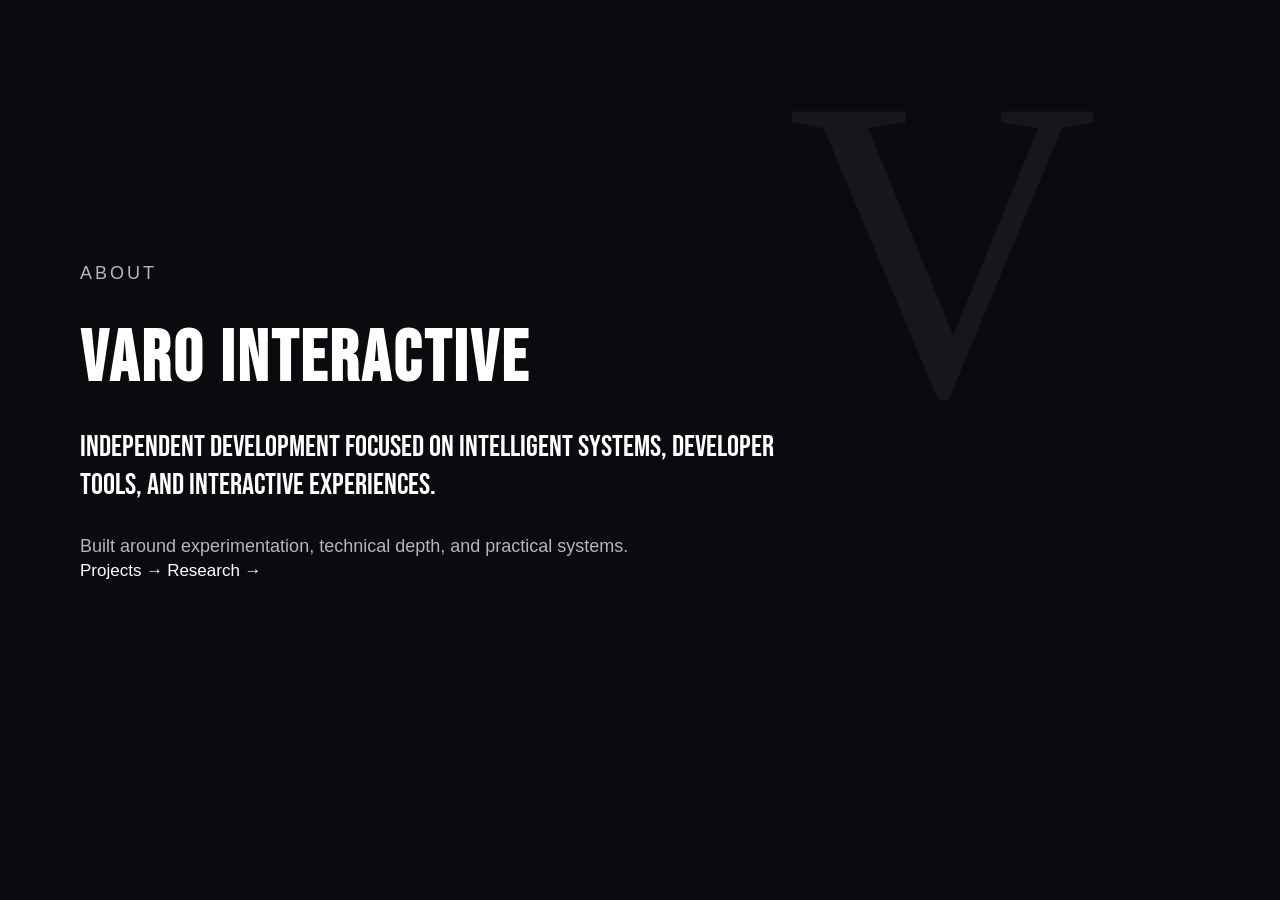
==== about.html @ fefc71fc "Add about page" ====
<!DOCTYPE html>
<html lang="en">
<head>
    <meta charset="UTF-8">
    <meta name="viewport" content="width=device-width, initial-scale=1.0">
    <title>About</title>
    <link rel="stylesheet" href="about.css">
</head>
<body>

    <section class="about-hero">

        <div class="about-left">

            <p class="about-label">ABOUT</p>

            <h1>VARO INTERACTIVE</h1>

            <h2>
                Independent development focused on intelligent systems,
                developer tools, and interactive experiences.
            </h2>

            <p>
                Built around experimentation, technical depth,
                and practical systems.
            </p>

            <div class="about-links">
                <a href="projects.html">Projects →</a>
                <a href="research.html">Research →</a>
            </div>

        </div>

        <div class="about-mark">V</div>

    </section>

</body>
</html>
---- about.css ----
@import url('https://fonts.googleapis.com/css2?family=Bebas+Neue&display=swap');
*{
    margin: 0;
    padding: 0;
}
:root{
    --bg:#090A0C;
    --bg-secondary:#0D0F13;
    --card:#111318;
    --card-hover:#161920;
    --text:#F4F5F7;
    --text-secondary:#969BA6;
    --text-muted:#666C78;
    --border:#242832;
    --accent:#4C8DFF;
    --accent-hover:#70A5FF;

}
body{
    background-color: #090b0e;
    color: white;
}
.about-hero{
    min-height: 700px;
    padding: 70px 80px;
    display: flex;
    justify-content: space-between;
    align-items: center;
    position: relative;
    overflow: hidden;
}

.about-label{
    font-family: "Bebas Neue", sans-serif;
    font-size: 20px;
    letter-spacing: 3px;
    margin-bottom: 28px;
}

.about-left h1{
    font-family: "Bebas Neue", sans-serif;
    font-size: 72px;
    letter-spacing: 3px;
    margin-bottom: 26px;
}

.about-left h2{
    font-family: "Bebas Neue", sans-serif;
    font-size: 30px;
    line-height: 1.25;
    font-weight: 500;
    max-width: 850px;
      margin-bottom: 28px;
}

.about-left p{
    font-family: "Lexend Deca", sans-serif;
    font-size: 18px;
    line-height: 1.6;
    color: rgba(255,255,255,0.7);
    max-width: 700px;
};


.about-links{
   display: flex;
    gap: 36px;
    margin-top: 30px;
}

.about-links a{
    color: white;
    text-decoration: none;

    font-family: "Lexend Deca", sans-serif;
        font-size: 17px;

    transition: transform 0.25s ease,
                opacity 0.25s ease;
}

.about-links a:hover{
    transform: translateY(-3px);
    opacity: 0.7;
}

.about-mark{
    position: relative;
overflow: hidden;
    right: 8vw;
    top: 50%;

    transform: translateY(-50%);

    font-family: Georgia, serif;
    font-size: 430px;
    line-height: 0.8;

    color: rgba(255,255,255,0.05);

    pointer-events: none;
    user-select: none;
}
.about-left{
    width: 62%;
    z-index: 2;
}
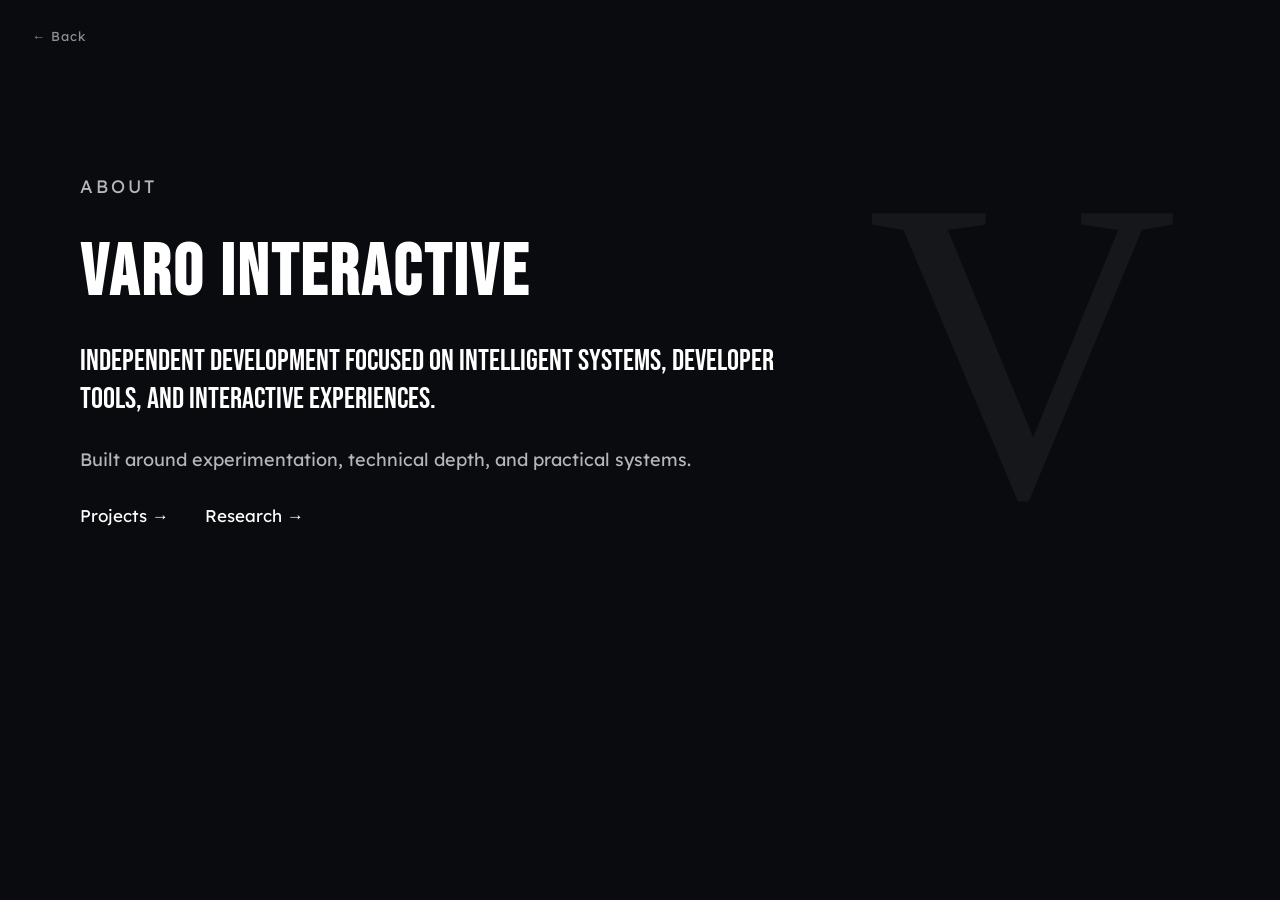
==== commit 5fdf22f3: "Make website responsive" ====
--- a/about.html
+++ b/about.html
@@ -9,7 +9,7 @@
 <body>
 
     <section class="about-hero">
-
+<a class="back-link" href="index.html">← Back</a>
         <div class="about-left">
 
             <p class="about-label">ABOUT</p>
--- a/about.css
+++ b/about.css
@@ -1,8 +1,9 @@
 
-@import url('https://fonts.googleapis.com/css2?family=Bebas+Neue&display=swap');
+@import url('https://fonts.googleapis.com/css2?family=Bebas+Neue&family=Lexend+Deca:wght@300;400;500;600&display=swap');
 *{
     margin: 0;
     padding: 0;
+    box-sizing: border-box;
 }
 :root{
     --bg:#090A0C;
@@ -60,7 +61,7 @@
     line-height: 1.6;
     color: rgba(255,255,255,0.7);
     max-width: 700px;
-};
+}
 
 
 .about-links{
@@ -86,8 +87,7 @@
 }
 
 .about-mark{
-    position: relative;
-overflow: hidden;
+    position: absolute;
     right: 8vw;
     top: 50%;
 
@@ -106,3 +106,63 @@
     width: 62%;
     z-index: 2;
 }
+.back-link{
+    position: absolute;
+    top: 28px;
+    left: 32px;
+
+    color: rgba(255,255,255,0.55);
+    text-decoration: none;
+
+    font-family: "Lexend Deca", sans-serif;
+    font-size: 13px;
+    letter-spacing: 1px;
+
+    transition: color 0.2s ease,
+                transform 0.2s ease;
+}
+
+.back-link:hover{
+    color: white;
+    transform: translateX(-3px);
+}
+
+/* ===== RESPONSIVE LAYOUT ===== */
+@media (max-width: 900px) {
+    .about-hero { padding: 70px 48px; }
+    .about-left { width: 72%; }
+    .about-left h1 { font-size: 62px; }
+    .about-left h2 { font-size: 27px; }
+    .about-mark { right: -30px; font-size: 360px; }
+}
+
+@media (max-width: 620px) {
+    .about-hero {
+        min-height: 100svh;
+        padding: 78px 22px 52px;
+        align-items: center;
+    }
+
+    .back-link { top: 20px; left: 20px; }
+    .about-left { width: 100%; }
+    .about-label { font-size: 18px; margin-bottom: 22px; }
+    .about-left h1 { font-size: clamp(48px, 14vw, 62px); line-height: 0.95; margin-bottom: 24px; }
+    .about-left h2 { font-size: clamp(22px, 6vw, 27px); line-height: 1.28; }
+    .about-left p { font-size: 16px; line-height: 1.6; max-width: 90%; }
+    .about-links { flex-wrap: wrap; gap: 18px 28px; margin-top: 26px; }
+    .about-links a { font-size: 16px; min-height: 40px; display: inline-flex; align-items: center; }
+
+    .about-mark {
+        right: -82px;
+        top: 52%;
+        font-size: 300px;
+        color: rgba(255,255,255,0.035);
+    }
+}
+
+@media (max-width: 380px) {
+    .about-hero { padding-inline: 18px; }
+    .about-left h1 { letter-spacing: 2px; }
+    .about-left p { max-width: 100%; }
+    .about-mark { right: -110px; font-size: 270px; }
+}
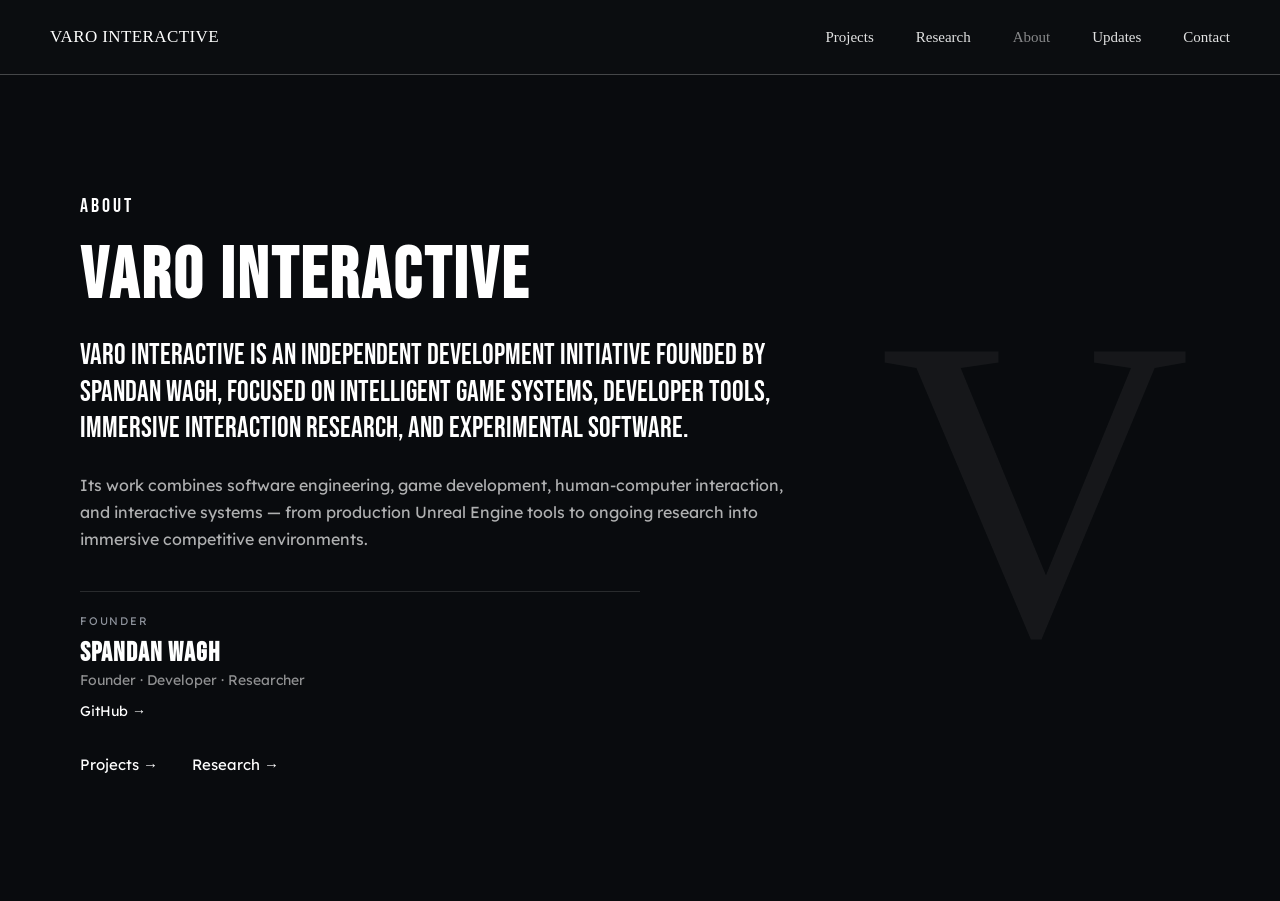
==== commit d8653dc3: "Improve Varo Interactive website" ====
--- a/about.html
+++ b/about.html
@@ -3,39 +3,73 @@
 <head>
     <meta charset="UTF-8">
     <meta name="viewport" content="width=device-width, initial-scale=1.0">
-    <title>About</title>
+
+    <title>About | Varo Interactive</title>
+    <meta name="description" content="About Varo Interactive, an independent development initiative founded by Spandan Wagh focused on game systems, developer tools, immersive research, and experimental software.">
+    <link rel="canonical" href="https://varointeractive.tech/about.html">
+
+    <meta property="og:type" content="website">
+    <meta property="og:title" content="About | Varo Interactive">
+    <meta property="og:description" content="An independent development initiative founded by Spandan Wagh, focused on intelligent game systems, developer tools, immersive interaction research, and experimental software.">
+    <meta property="og:url" content="https://varointeractive.tech/about.html">
+    <meta property="og:image" content="https://varointeractive.tech/thumbnail_main.png">
+
+    <meta name="twitter:card" content="summary_large_image">
+    <meta name="twitter:title" content="About | Varo Interactive">
+    <meta name="twitter:description" content="Independent development focused on game systems, developer tools, immersive research, and experimental software.">
+    <meta name="twitter:image" content="https://varointeractive.tech/thumbnail_main.png">
+
+    <link rel="icon" href="favicon.svg" type="image/svg+xml">
+    <link rel="stylesheet" href="site.css">
     <link rel="stylesheet" href="about.css">
 </head>
 <body>
+    <header class="site-header">
+        <div class="site-header-inner">
+            <a class="site-brand" href="index.html">VARO INTERACTIVE</a>
+            <nav class="site-nav" aria-label="Primary navigation">
+                <a href="projects.html">Projects</a>
+                <a href="research.html">Research</a>
+                <a href="about.html" aria-current="page">About</a>
+                <a href="updates.html">Updates</a>
+                <a href="contact.html">Contact</a>
+            </nav>
+        </div>
+    </header>
 
-    <section class="about-hero">
-<a class="back-link" href="index.html">← Back</a>
-        <div class="about-left">
+    <main>
+        <section class="about-hero">
+            <div class="about-left">
+                <p class="about-label">ABOUT</p>
+                <h1>VARO INTERACTIVE</h1>
 
-            <p class="about-label">ABOUT</p>
+                <h2>
+                    Varo Interactive is an independent development initiative founded by Spandan Wagh,
+                    focused on intelligent game systems, developer tools, immersive interaction research,
+                    and experimental software.
+                </h2>
 
-            <h1>VARO INTERACTIVE</h1>
+                <p class="about-description">
+                    Its work combines software engineering, game development, human-computer interaction,
+                    and interactive systems — from production Unreal Engine tools to ongoing research into
+                    immersive competitive environments.
+                </p>
 
-            <h2>
-                Independent development focused on intelligent systems,
-                developer tools, and interactive experiences.
-            </h2>
+                <div class="founder-block">
+                    <p class="founder-label">FOUNDER</p>
+                    <h3>Spandan Wagh</h3>
+                    <p>Founder · Developer · Researcher</p>
+                    <a href="https://github.com/spandan-wagh" target="_blank" rel="noopener noreferrer">GitHub →</a>
+                </div>
 
-            <p>
-                Built around experimentation, technical depth,
-                and practical systems.
-            </p>
-
-            <div class="about-links">
-                <a href="projects.html">Projects →</a>
-                <a href="research.html">Research →</a>
+                <div class="about-links">
+                    <a href="projects.html">Projects →</a>
+                    <a href="research.html">Research →</a>
+                </div>
             </div>
 
-        </div>
-
-        <div class="about-mark">V</div>
-
-    </section>
-
+            <div class="about-mark" aria-hidden="true">V</div>
+        </section>
+    </main>
 </body>
-</html>+</html>
--- a/site.css
+++ b/site.css
@@ -0,0 +1,133 @@
+@import url('https://fonts.googleapis.com/css2?family=Bebas+Neue&family=Lexend+Deca:wght@300;400;500;600&display=swap');
+
+*{
+    box-sizing: border-box;
+}
+
+html{
+    scroll-behavior: smooth;
+}
+
+body{
+    margin: 0;
+}
+
+img{
+    max-width: 100%;
+}
+
+.site-header{
+    position: relative;
+    z-index: 100;
+    width: 100%;
+    background: #0b0d10;
+    border-bottom: 1px solid rgba(255,255,255,0.24);
+}
+
+.site-header-inner{
+    width: min(1400px, 100%);
+    min-height: 74px;
+    margin: 0 auto;
+    padding: 0 50px;
+    display: flex;
+    align-items: center;
+    justify-content: space-between;
+    gap: 42px;
+}
+
+.site-brand{
+    flex: 0 0 auto;
+    color: #fff;
+    text-decoration: none;
+    font-family: Georgia, serif;
+    font-size: 17px;
+    letter-spacing: 0.4px;
+    transition: opacity 0.2s ease;
+}
+
+.site-brand:hover,
+.site-brand:focus-visible{
+    opacity: 0.7;
+}
+
+.site-nav{
+    display: flex;
+    align-items: center;
+    justify-content: flex-end;
+    gap: 42px;
+    min-width: 0;
+}
+
+.site-nav a{
+    color: rgba(255,255,255,0.88);
+    text-decoration: none;
+    font-family: Georgia, serif;
+    font-size: 15px;
+    white-space: nowrap;
+    transition: opacity 0.2s ease;
+}
+
+.site-nav a:hover,
+.site-nav a:focus-visible,
+.site-nav a[aria-current="page"]{
+    opacity: 0.58;
+}
+
+a:focus-visible,
+button:focus-visible{
+    outline: 2px solid rgba(255,255,255,0.9);
+    outline-offset: 4px;
+}
+
+@media (max-width: 900px){
+    .site-header-inner{
+        padding-inline: 28px;
+        gap: 24px;
+    }
+
+    .site-nav{
+        gap: 24px;
+    }
+}
+
+@media (max-width: 720px){
+    .site-header-inner{
+        min-height: 0;
+        padding: 15px 20px 16px;
+        flex-direction: column;
+        align-items: flex-start;
+        gap: 12px;
+    }
+
+    .site-brand{
+        font-size: 16px;
+    }
+
+    .site-nav{
+        width: 100%;
+        justify-content: flex-start;
+        flex-wrap: wrap;
+        gap: 9px 20px;
+    }
+
+    .site-nav a{
+        font-size: 13px;
+        min-height: 30px;
+        display: inline-flex;
+        align-items: center;
+    }
+}
+
+@media (max-width: 380px){
+    .site-header-inner{
+        padding-inline: 16px;
+    }
+
+    .site-nav{
+        gap: 8px 15px;
+    }
+
+    .site-nav a{
+        font-size: 12px;
+    }
+}
--- a/about.css
+++ b/about.css
@@ -1,168 +1,160 @@
-
-@import url('https://fonts.googleapis.com/css2?family=Bebas+Neue&family=Lexend+Deca:wght@300;400;500;600&display=swap');
 *{
     margin: 0;
     padding: 0;
     box-sizing: border-box;
 }
-:root{
-    --bg:#090A0C;
-    --bg-secondary:#0D0F13;
-    --card:#111318;
-    --card-hover:#161920;
-    --text:#F4F5F7;
-    --text-secondary:#969BA6;
-    --text-muted:#666C78;
-    --border:#242832;
-    --accent:#4C8DFF;
-    --accent-hover:#70A5FF;
 
-}
 body{
-    background-color: #090b0e;
+    background: #090b0e;
     color: white;
 }
+
 .about-hero{
-    min-height: 700px;
-    padding: 70px 80px;
+    min-height: calc(100vh - 74px);
+    padding: 76px 80px 84px;
     display: flex;
-    justify-content: space-between;
     align-items: center;
     position: relative;
     overflow: hidden;
+}
+
+.about-left{
+    width: min(760px, 64%);
+    position: relative;
+    z-index: 2;
 }
 
 .about-label{
     font-family: "Bebas Neue", sans-serif;
     font-size: 20px;
     letter-spacing: 3px;
-    margin-bottom: 28px;
+    margin-bottom: 25px;
 }
 
 .about-left h1{
     font-family: "Bebas Neue", sans-serif;
     font-size: 72px;
+    line-height: 0.95;
     letter-spacing: 3px;
-    margin-bottom: 26px;
+    margin-bottom: 27px;
 }
 
 .about-left h2{
+    max-width: 850px;
     font-family: "Bebas Neue", sans-serif;
-    font-size: 30px;
-    line-height: 1.25;
+    font-size: 29px;
+    line-height: 1.26;
     font-weight: 500;
-    max-width: 850px;
-      margin-bottom: 28px;
+    margin-bottom: 24px;
 }
 
-.about-left p{
+.about-description{
+    max-width: 720px;
     font-family: "Lexend Deca", sans-serif;
-    font-size: 18px;
-    line-height: 1.6;
-    color: rgba(255,255,255,0.7);
-    max-width: 700px;
+    font-size: 16px;
+    line-height: 1.7;
+    color: rgba(255,255,255,0.68);
 }
 
+.founder-block{
+    margin-top: 38px;
+    padding: 22px 0 4px;
+    border-top: 1px solid rgba(255,255,255,0.13);
+    max-width: 560px;
+    font-family: "Lexend Deca", sans-serif;
+}
+
+.founder-block .founder-label{
+    font-size: 11px;
+    letter-spacing: 1.8px;
+    color: #8f949d;
+    margin-bottom: 9px;
+}
+
+.founder-block h3{
+    font-family: "Bebas Neue", sans-serif;
+    font-size: 27px;
+    letter-spacing: 1px;
+}
+
+.founder-block > p:not(.founder-label){
+    margin-top: 2px;
+    font-size: 14px;
+    color: rgba(255,255,255,0.55);
+}
+
+.founder-block a{
+    display: inline-block;
+    margin-top: 13px;
+    color: white;
+    text-decoration: none;
+    font-size: 14px;
+}
 
 .about-links{
-   display: flex;
-    gap: 36px;
-    margin-top: 30px;
+    display: flex;
+    gap: 34px;
+    margin-top: 31px;
 }
 
 .about-links a{
     color: white;
     text-decoration: none;
+    font-family: "Lexend Deca", sans-serif;
+    font-size: 15px;
+    transition: transform 0.25s ease, opacity 0.25s ease;
+}
 
-    font-family: "Lexend Deca", sans-serif;
-        font-size: 17px;
-
-    transition: transform 0.25s ease,
-                opacity 0.25s ease;
+.about-links a:hover,
+.founder-block a:hover{
+    opacity: 0.7;
 }
 
 .about-links a:hover{
     transform: translateY(-3px);
-    opacity: 0.7;
 }
 
 .about-mark{
     position: absolute;
-    right: 8vw;
+    right: 7vw;
     top: 50%;
-
     transform: translateY(-50%);
-
     font-family: Georgia, serif;
     font-size: 430px;
     line-height: 0.8;
-
     color: rgba(255,255,255,0.05);
-
     pointer-events: none;
     user-select: none;
 }
-.about-left{
-    width: 62%;
-    z-index: 2;
-}
-.back-link{
-    position: absolute;
-    top: 28px;
-    left: 32px;
 
-    color: rgba(255,255,255,0.55);
-    text-decoration: none;
-
-    font-family: "Lexend Deca", sans-serif;
-    font-size: 13px;
-    letter-spacing: 1px;
-
-    transition: color 0.2s ease,
-                transform 0.2s ease;
+@media (max-width: 900px){
+    .about-hero{ padding: 70px 48px 80px; }
+    .about-left{ width: 75%; }
+    .about-left h1{ font-size: 62px; }
+    .about-left h2{ font-size: 26px; }
+    .about-mark{ right: -35px; font-size: 360px; }
 }
 
-.back-link:hover{
-    color: white;
-    transform: translateX(-3px);
-}
-
-/* ===== RESPONSIVE LAYOUT ===== */
-@media (max-width: 900px) {
-    .about-hero { padding: 70px 48px; }
-    .about-left { width: 72%; }
-    .about-left h1 { font-size: 62px; }
-    .about-left h2 { font-size: 27px; }
-    .about-mark { right: -30px; font-size: 360px; }
-}
-
-@media (max-width: 620px) {
-    .about-hero {
-        min-height: 100svh;
-        padding: 78px 22px 52px;
-        align-items: center;
+@media (max-width: 620px){
+    .about-hero{
+        min-height: auto;
+        padding: 58px 22px 70px;
+        align-items: flex-start;
     }
 
-    .back-link { top: 20px; left: 20px; }
-    .about-left { width: 100%; }
-    .about-label { font-size: 18px; margin-bottom: 22px; }
-    .about-left h1 { font-size: clamp(48px, 14vw, 62px); line-height: 0.95; margin-bottom: 24px; }
-    .about-left h2 { font-size: clamp(22px, 6vw, 27px); line-height: 1.28; }
-    .about-left p { font-size: 16px; line-height: 1.6; max-width: 90%; }
-    .about-links { flex-wrap: wrap; gap: 18px 28px; margin-top: 26px; }
-    .about-links a { font-size: 16px; min-height: 40px; display: inline-flex; align-items: center; }
+    .about-left{ width: 100%; }
+    .about-label{ font-size: 18px; margin-bottom: 21px; }
+    .about-left h1{ font-size: clamp(48px, 14vw, 62px); margin-bottom: 24px; }
+    .about-left h2{ font-size: clamp(21px, 6vw, 26px); line-height: 1.3; }
+    .about-description{ font-size: 15px; line-height: 1.65; }
+    .founder-block{ margin-top: 31px; }
+    .about-links{ flex-wrap: wrap; gap: 18px 28px; }
+    .about-links a{ min-height: 40px; display: inline-flex; align-items: center; }
 
-    .about-mark {
-        right: -82px;
-        top: 52%;
+    .about-mark{
+        right: -85px;
+        top: 48%;
         font-size: 300px;
         color: rgba(255,255,255,0.035);
     }
 }
-
-@media (max-width: 380px) {
-    .about-hero { padding-inline: 18px; }
-    .about-left h1 { letter-spacing: 2px; }
-    .about-left p { max-width: 100%; }
-    .about-mark { right: -110px; font-size: 270px; }
-}
